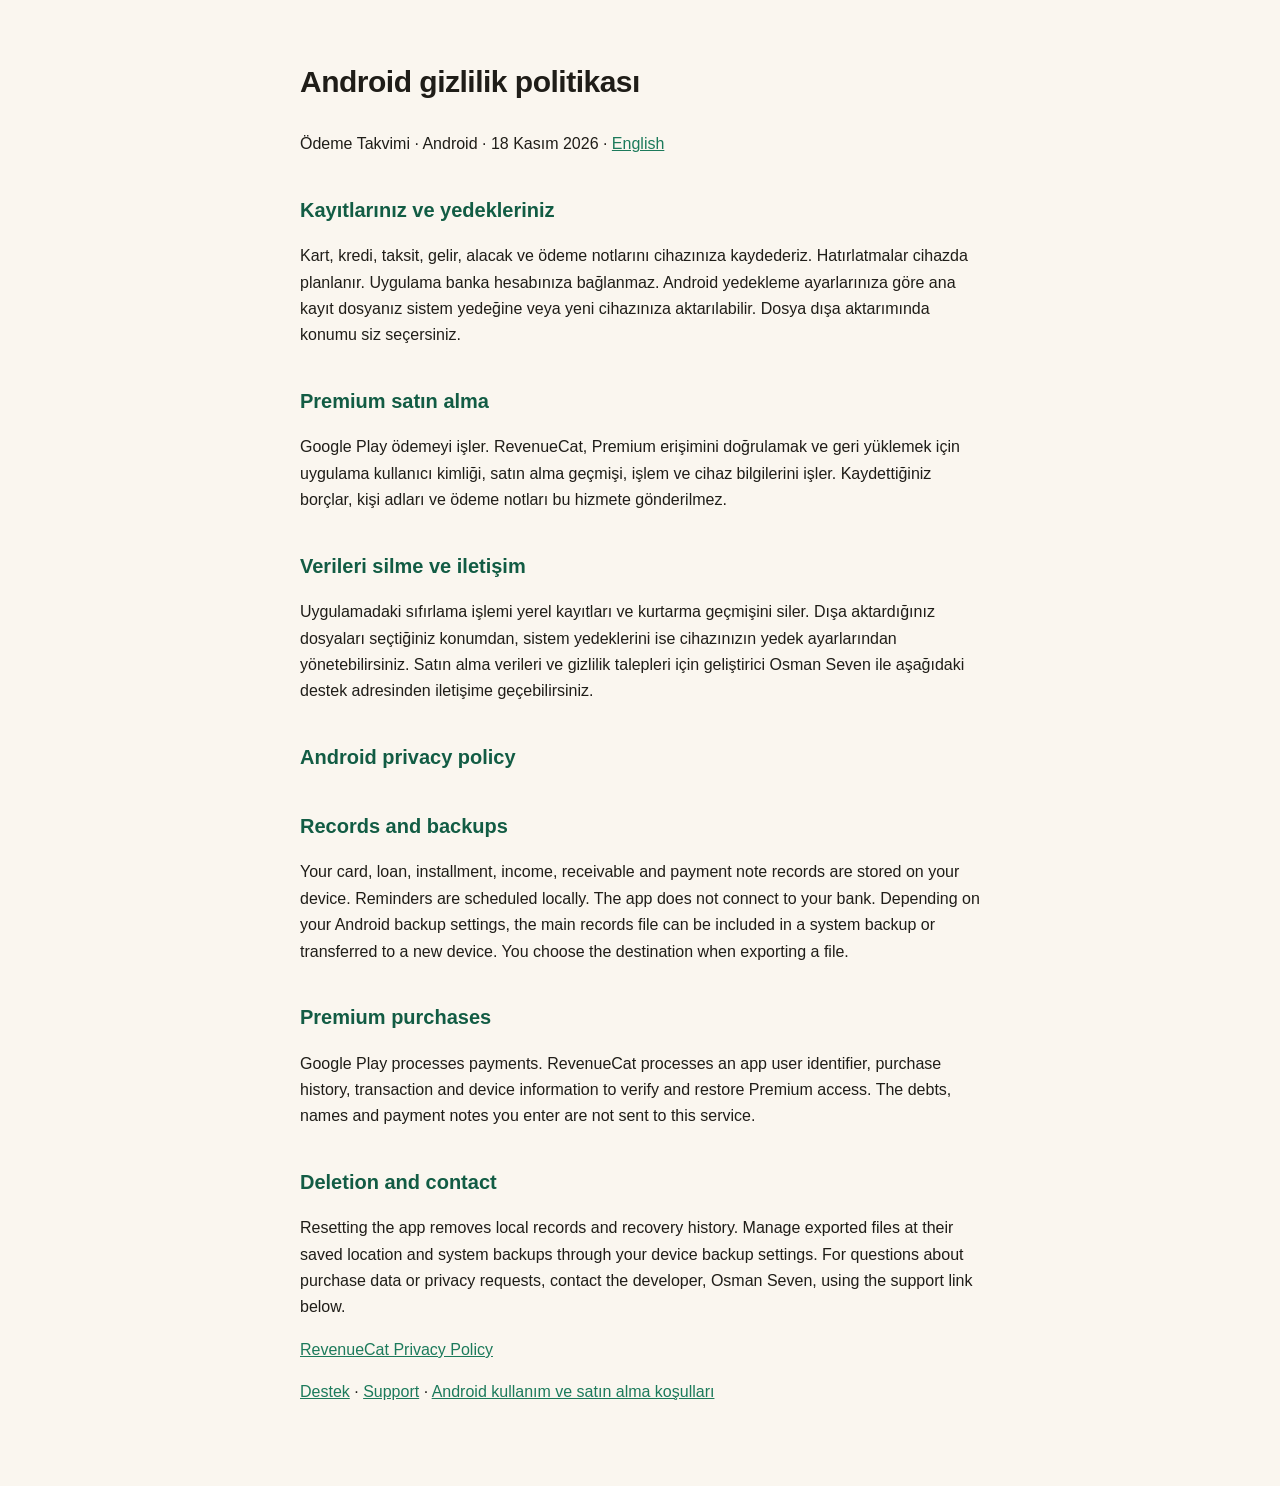
==== android-privacy.html @ 72a1d03a "Add Android privacy and subscription pages in Turkish and English" ====
<!doctype html>
<html lang="tr"><head><meta charset="utf-8"><meta name="viewport" content="width=device-width,initial-scale=1">
<title>Ödeme Takvimi · Android gizlilik politikası</title><link rel="stylesheet" href="style.css"></head>
<body><main><article><h1>Android gizlilik politikası</h1><p>Ödeme Takvimi · Android · 18 Kasım 2026 · <a href="#english" lang="en">English</a></p>
<h2>Kayıtlarınız ve yedekleriniz</h2><p>Kart, kredi, taksit, gelir, alacak ve ödeme notlarını cihazınıza kaydederiz. Hatırlatmalar cihazda planlanır. Uygulama banka hesabınıza bağlanmaz. Android yedekleme ayarlarınıza göre ana kayıt dosyanız sistem yedeğine veya yeni cihazınıza aktarılabilir. Dosya dışa aktarımında konumu siz seçersiniz.</p><h2>Premium satın alma</h2><p>Google Play ödemeyi işler. RevenueCat, Premium erişimini doğrulamak ve geri yüklemek için uygulama kullanıcı kimliği, satın alma geçmişi, işlem ve cihaz bilgilerini işler. Kaydettiğiniz borçlar, kişi adları ve ödeme notları bu hizmete gönderilmez.</p><h2>Verileri silme ve iletişim</h2><p>Uygulamadaki sıfırlama işlemi yerel kayıtları ve kurtarma geçmişini siler. Dışa aktardığınız dosyaları seçtiğiniz konumdan, sistem yedeklerini ise cihazınızın yedek ayarlarından yönetebilirsiniz. Satın alma verileri ve gizlilik talepleri için geliştirici Osman Seven ile aşağıdaki destek adresinden iletişime geçebilirsiniz.</p><section id="english" lang="en"><h2>Android privacy policy</h2><h2>Records and backups</h2><p>Your card, loan, installment, income, receivable and payment note records are stored on your device. Reminders are scheduled locally. The app does not connect to your bank. Depending on your Android backup settings, the main records file can be included in a system backup or transferred to a new device. You choose the destination when exporting a file.</p><h2>Premium purchases</h2><p>Google Play processes payments. RevenueCat processes an app user identifier, purchase history, transaction and device information to verify and restore Premium access. The debts, names and payment notes you enter are not sent to this service.</p><h2>Deletion and contact</h2><p>Resetting the app removes local records and recovery history. Manage exported files at their saved location and system backups through your device backup settings. For questions about purchase data or privacy requests, contact the developer, Osman Seven, using the support link below.</p></section>
<p><a href="https://www.revenuecat.com/privacy">RevenueCat Privacy Policy</a></p><p><a href="support.html">Destek</a> · <a href="support-en.html">Support</a> · <a href="android-terms.html">Android kullanım ve satın alma koşulları</a></p>
</article></main></body></html>
---- style.css ----
:root {
  --paper: #FAF6EF;
  --surface: #FFFFFF;
  --ink: #1F1D18;
  --ink2: #5C574C;
  --ink3: #8A8478;
  --green: #1C7A5B;
  --green-deep: #125C44;
  --line: #E8E2D6;
}

* { box-sizing: border-box; }

body {
  margin: 0;
  font-family: -apple-system, BlinkMacSystemFont, "Avenir Next", "Segoe UI", sans-serif;
  background: var(--paper);
  color: var(--ink);
  line-height: 1.65;
}

header {
  border-bottom: 1px solid var(--line);
  background: var(--surface);
}

.nav {
  max-width: 720px;
  margin: 0 auto;
  padding: 14px 20px;
  display: flex;
  align-items: center;
  gap: 24px;
}

.brand {
  font-weight: 700;
  font-size: 18px;
  color: var(--green-deep);
  text-decoration: none;
}

.nav ul {
  list-style: none;
  display: flex;
  gap: 18px;
  margin: 0;
  padding: 0;
}

.nav a { color: var(--ink2); text-decoration: none; font-size: 14px; }
.nav a:hover { color: var(--green); }

main {
  max-width: 720px;
  margin: 0 auto;
  padding: 32px 20px 64px;
}

h1 { font-size: 30px; letter-spacing: -0.5px; color: var(--ink); }
h2 { font-size: 20px; margin-top: 36px; color: var(--green-deep); }
h3 { font-size: 16px; margin-top: 24px; }

.meta { color: var(--ink3); font-size: 14px; }

a { color: var(--green); }

.hero {
  text-align: center;
  padding: 48px 0 24px;
}

.hero p { color: var(--ink2); font-size: 17px; max-width: 480px; margin: 12px auto 0; }

.card {
  background: var(--surface);
  border: 1px solid var(--line);
  border-radius: 16px;
  padding: 20px 24px;
  margin-top: 24px;
}

footer {
  border-top: 1px solid var(--line);
  color: var(--ink3);
  font-size: 13px;
  text-align: center;
  padding: 24px 20px;
}
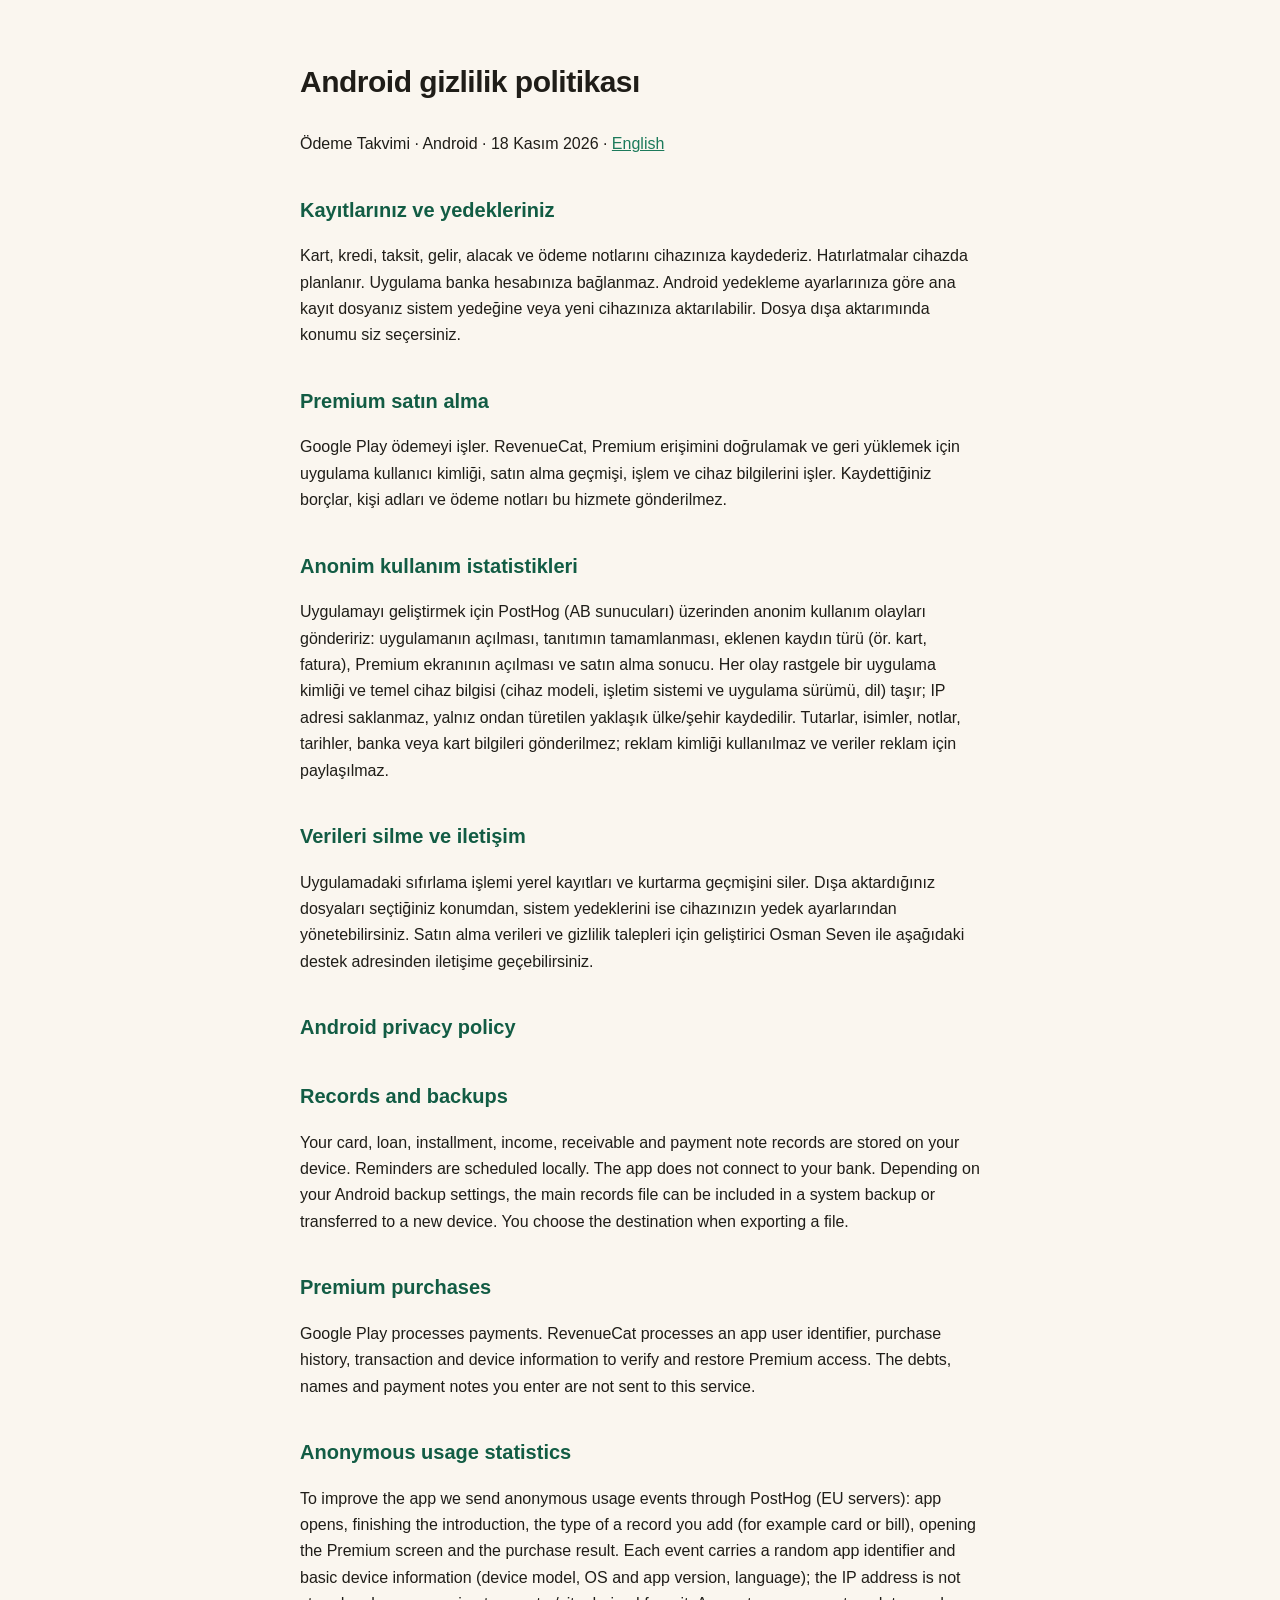
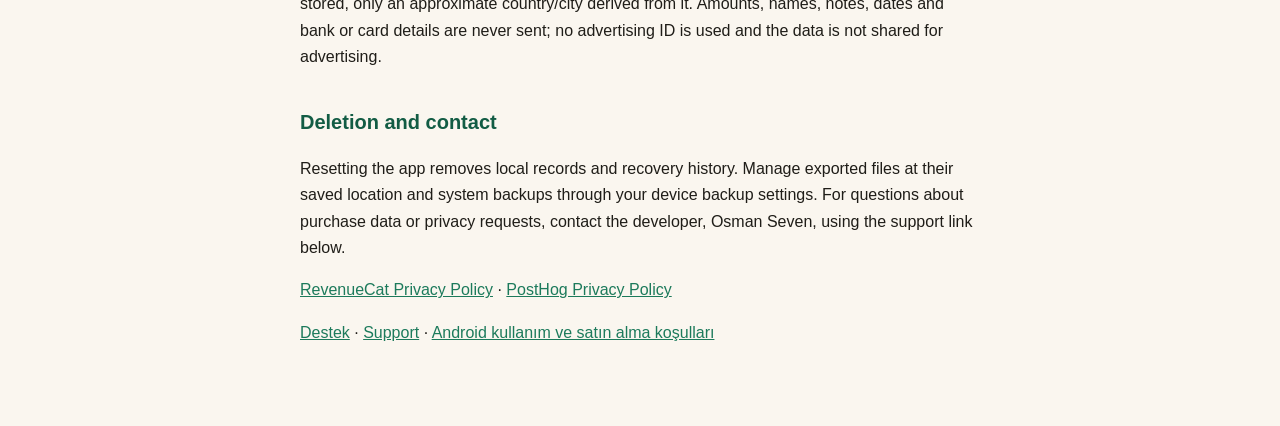
==== commit 1c20a76e: "Android privacy: anonymous PostHog usage statistics Co-Authored-By: Claude Opus 5.5 <noreply@anthrop" ====
--- a/android-privacy.html
+++ b/android-privacy.html
@@ -2,6 +2,6 @@
 <html lang="tr"><head><meta charset="utf-8"><meta name="viewport" content="width=device-width,initial-scale=1">
 <title>Ödeme Takvimi · Android gizlilik politikası</title><link rel="stylesheet" href="style.css"></head>
 <body><main><article><h1>Android gizlilik politikası</h1><p>Ödeme Takvimi · Android · 18 Kasım 2026 · <a href="#english" lang="en">English</a></p>
-<h2>Kayıtlarınız ve yedekleriniz</h2><p>Kart, kredi, taksit, gelir, alacak ve ödeme notlarını cihazınıza kaydederiz. Hatırlatmalar cihazda planlanır. Uygulama banka hesabınıza bağlanmaz. Android yedekleme ayarlarınıza göre ana kayıt dosyanız sistem yedeğine veya yeni cihazınıza aktarılabilir. Dosya dışa aktarımında konumu siz seçersiniz.</p><h2>Premium satın alma</h2><p>Google Play ödemeyi işler. RevenueCat, Premium erişimini doğrulamak ve geri yüklemek için uygulama kullanıcı kimliği, satın alma geçmişi, işlem ve cihaz bilgilerini işler. Kaydettiğiniz borçlar, kişi adları ve ödeme notları bu hizmete gönderilmez.</p><h2>Verileri silme ve iletişim</h2><p>Uygulamadaki sıfırlama işlemi yerel kayıtları ve kurtarma geçmişini siler. Dışa aktardığınız dosyaları seçtiğiniz konumdan, sistem yedeklerini ise cihazınızın yedek ayarlarından yönetebilirsiniz. Satın alma verileri ve gizlilik talepleri için geliştirici Osman Seven ile aşağıdaki destek adresinden iletişime geçebilirsiniz.</p><section id="english" lang="en"><h2>Android privacy policy</h2><h2>Records and backups</h2><p>Your card, loan, installment, income, receivable and payment note records are stored on your device. Reminders are scheduled locally. The app does not connect to your bank. Depending on your Android backup settings, the main records file can be included in a system backup or transferred to a new device. You choose the destination when exporting a file.</p><h2>Premium purchases</h2><p>Google Play processes payments. RevenueCat processes an app user identifier, purchase history, transaction and device information to verify and restore Premium access. The debts, names and payment notes you enter are not sent to this service.</p><h2>Deletion and contact</h2><p>Resetting the app removes local records and recovery history. Manage exported files at their saved location and system backups through your device backup settings. For questions about purchase data or privacy requests, contact the developer, Osman Seven, using the support link below.</p></section>
-<p><a href="https://www.revenuecat.com/privacy">RevenueCat Privacy Policy</a></p><p><a href="support.html">Destek</a> · <a href="support-en.html">Support</a> · <a href="android-terms.html">Android kullanım ve satın alma koşulları</a></p>
+<h2>Kayıtlarınız ve yedekleriniz</h2><p>Kart, kredi, taksit, gelir, alacak ve ödeme notlarını cihazınıza kaydederiz. Hatırlatmalar cihazda planlanır. Uygulama banka hesabınıza bağlanmaz. Android yedekleme ayarlarınıza göre ana kayıt dosyanız sistem yedeğine veya yeni cihazınıza aktarılabilir. Dosya dışa aktarımında konumu siz seçersiniz.</p><h2>Premium satın alma</h2><p>Google Play ödemeyi işler. RevenueCat, Premium erişimini doğrulamak ve geri yüklemek için uygulama kullanıcı kimliği, satın alma geçmişi, işlem ve cihaz bilgilerini işler. Kaydettiğiniz borçlar, kişi adları ve ödeme notları bu hizmete gönderilmez.</p><h2>Anonim kullanım istatistikleri</h2><p>Uygulamayı geliştirmek için PostHog (AB sunucuları) üzerinden anonim kullanım olayları göndeririz: uygulamanın açılması, tanıtımın tamamlanması, eklenen kaydın türü (ör. kart, fatura), Premium ekranının açılması ve satın alma sonucu. Her olay rastgele bir uygulama kimliği ve temel cihaz bilgisi (cihaz modeli, işletim sistemi ve uygulama sürümü, dil) taşır; IP adresi saklanmaz, yalnız ondan türetilen yaklaşık ülke/şehir kaydedilir. Tutarlar, isimler, notlar, tarihler, banka veya kart bilgileri gönderilmez; reklam kimliği kullanılmaz ve veriler reklam için paylaşılmaz.</p><h2>Verileri silme ve iletişim</h2><p>Uygulamadaki sıfırlama işlemi yerel kayıtları ve kurtarma geçmişini siler. Dışa aktardığınız dosyaları seçtiğiniz konumdan, sistem yedeklerini ise cihazınızın yedek ayarlarından yönetebilirsiniz. Satın alma verileri ve gizlilik talepleri için geliştirici Osman Seven ile aşağıdaki destek adresinden iletişime geçebilirsiniz.</p><section id="english" lang="en"><h2>Android privacy policy</h2><h2>Records and backups</h2><p>Your card, loan, installment, income, receivable and payment note records are stored on your device. Reminders are scheduled locally. The app does not connect to your bank. Depending on your Android backup settings, the main records file can be included in a system backup or transferred to a new device. You choose the destination when exporting a file.</p><h2>Premium purchases</h2><p>Google Play processes payments. RevenueCat processes an app user identifier, purchase history, transaction and device information to verify and restore Premium access. The debts, names and payment notes you enter are not sent to this service.</p><h2>Anonymous usage statistics</h2><p>To improve the app we send anonymous usage events through PostHog (EU servers): app opens, finishing the introduction, the type of a record you add (for example card or bill), opening the Premium screen and the purchase result. Each event carries a random app identifier and basic device information (device model, OS and app version, language); the IP address is not stored, only an approximate country/city derived from it. Amounts, names, notes, dates and bank or card details are never sent; no advertising ID is used and the data is not shared for advertising.</p><h2>Deletion and contact</h2><p>Resetting the app removes local records and recovery history. Manage exported files at their saved location and system backups through your device backup settings. For questions about purchase data or privacy requests, contact the developer, Osman Seven, using the support link below.</p></section>
+<p><a href="https://www.revenuecat.com/privacy">RevenueCat Privacy Policy</a> · <a href="https://posthog.com/privacy">PostHog Privacy Policy</a></p><p><a href="support.html">Destek</a> · <a href="support-en.html">Support</a> · <a href="android-terms.html">Android kullanım ve satın alma koşulları</a></p>
 </article></main></body></html>
--- a/style.css
+++ b/style.css
@@ -87,3 +87,13 @@
   text-align: center;
   padding: 24px 20px;
 }
+
+.stores { display: flex; flex-wrap: wrap; gap: 12px; justify-content: center; margin-top: 22px; }
+.store {
+  display: inline-flex; flex-direction: column; align-items: flex-start; justify-content: center;
+  min-width: 168px; min-height: 52px; padding: 8px 18px; border-radius: 12px;
+  background: var(--ink); color: #fff; text-decoration: none; line-height: 1.15;
+}
+.store small { font-size: 11px; opacity: 0.8; }
+.store strong { font-size: 18px; font-weight: 600; }
+.store:hover { opacity: 0.9; color: #fff; }
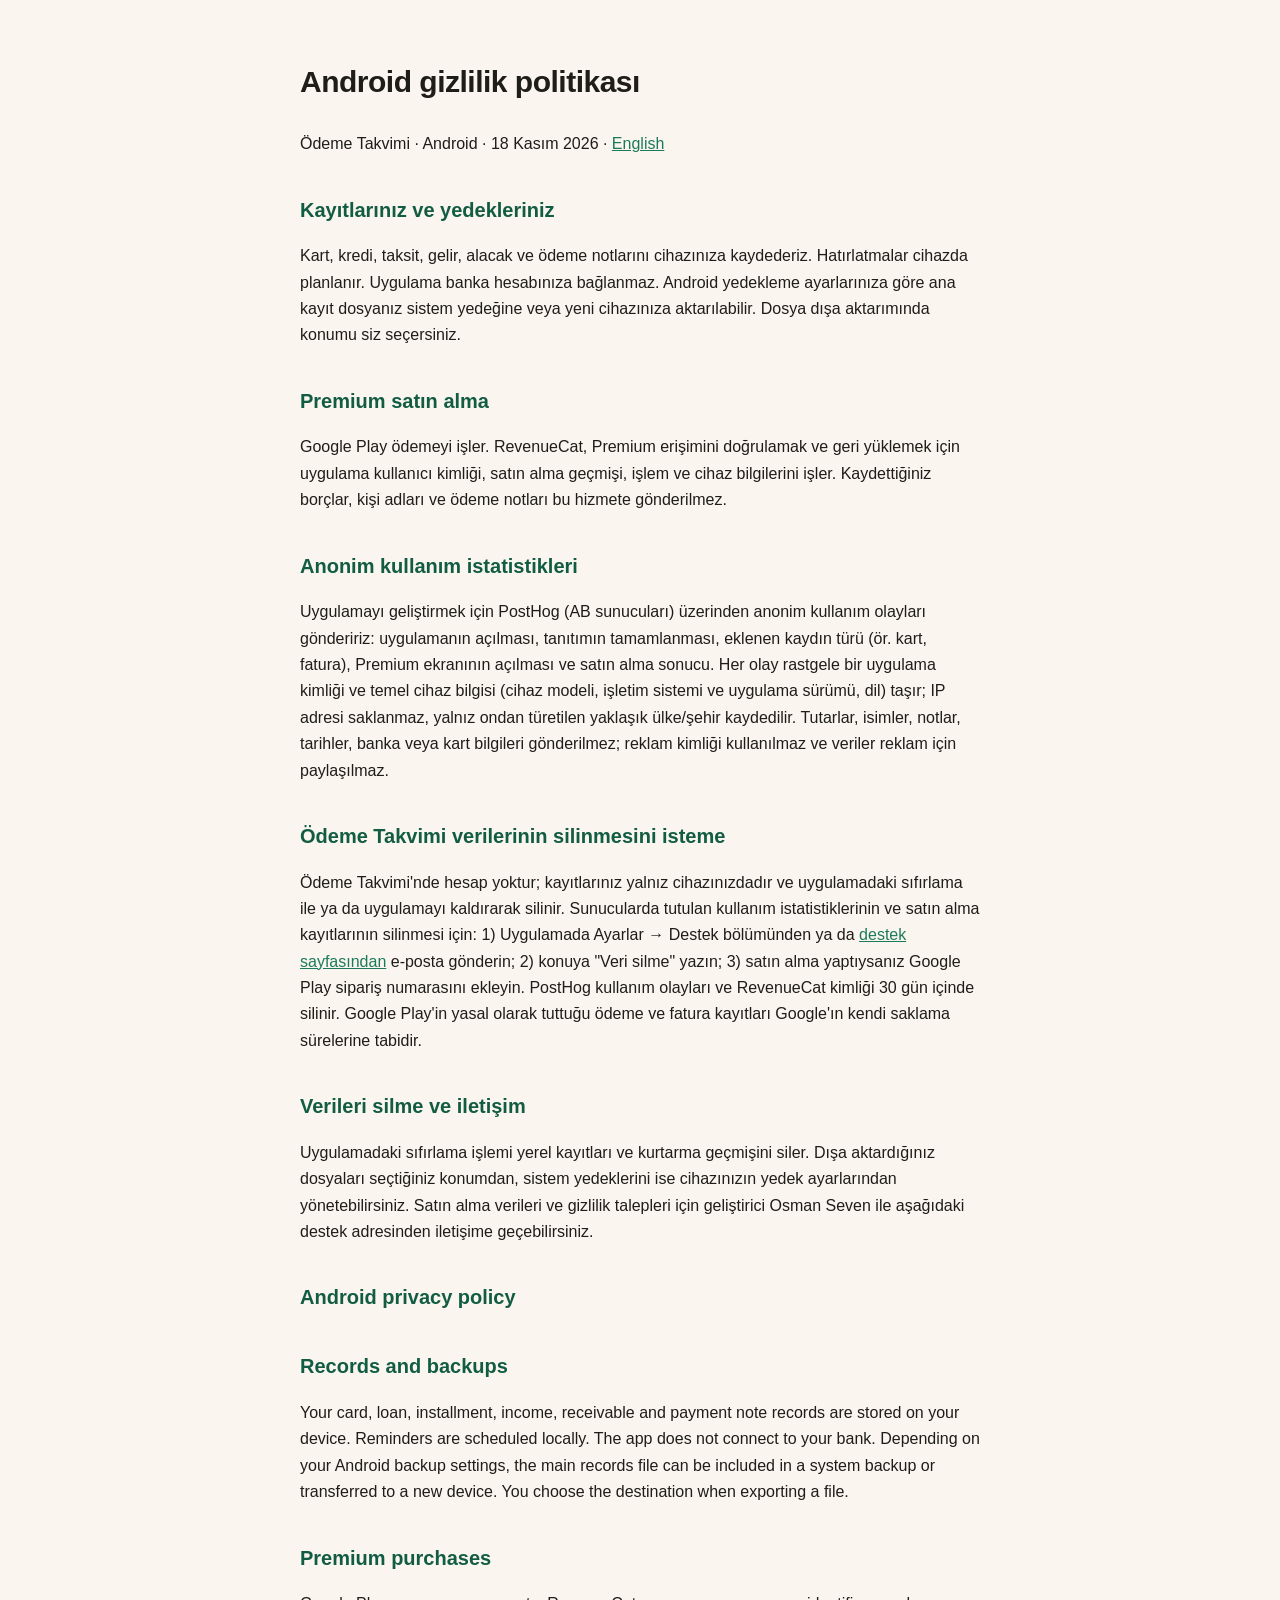
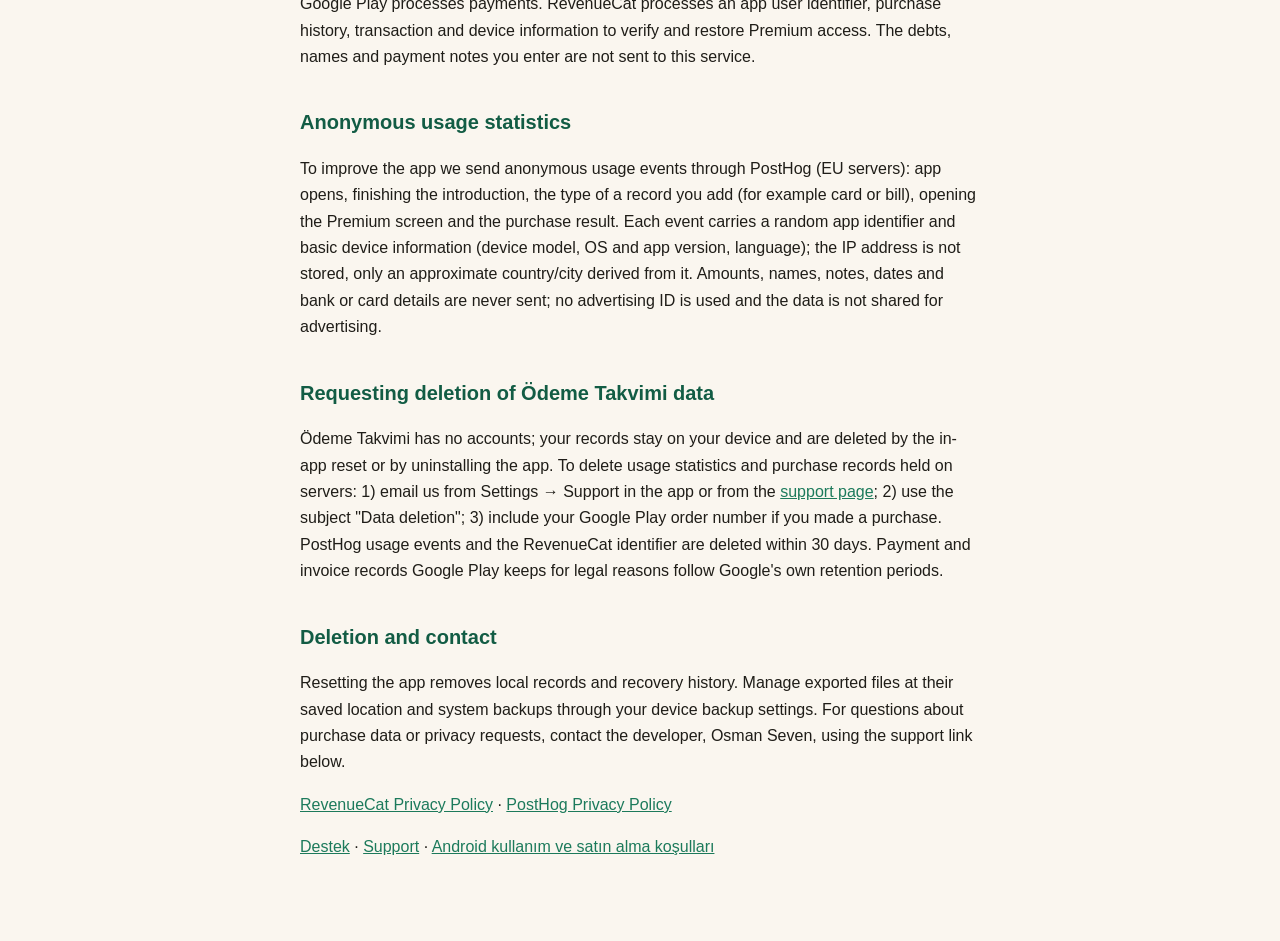
==== commit 49ca55db: "Android privacy: data deletion request steps Co-Authored-By: Claude Opus 5.5 <noreply@anthropic.com>" ====
--- a/android-privacy.html
+++ b/android-privacy.html
@@ -2,6 +2,6 @@
 <html lang="tr"><head><meta charset="utf-8"><meta name="viewport" content="width=device-width,initial-scale=1">
 <title>Ödeme Takvimi · Android gizlilik politikası</title><link rel="stylesheet" href="style.css"></head>
 <body><main><article><h1>Android gizlilik politikası</h1><p>Ödeme Takvimi · Android · 18 Kasım 2026 · <a href="#english" lang="en">English</a></p>
-<h2>Kayıtlarınız ve yedekleriniz</h2><p>Kart, kredi, taksit, gelir, alacak ve ödeme notlarını cihazınıza kaydederiz. Hatırlatmalar cihazda planlanır. Uygulama banka hesabınıza bağlanmaz. Android yedekleme ayarlarınıza göre ana kayıt dosyanız sistem yedeğine veya yeni cihazınıza aktarılabilir. Dosya dışa aktarımında konumu siz seçersiniz.</p><h2>Premium satın alma</h2><p>Google Play ödemeyi işler. RevenueCat, Premium erişimini doğrulamak ve geri yüklemek için uygulama kullanıcı kimliği, satın alma geçmişi, işlem ve cihaz bilgilerini işler. Kaydettiğiniz borçlar, kişi adları ve ödeme notları bu hizmete gönderilmez.</p><h2>Anonim kullanım istatistikleri</h2><p>Uygulamayı geliştirmek için PostHog (AB sunucuları) üzerinden anonim kullanım olayları göndeririz: uygulamanın açılması, tanıtımın tamamlanması, eklenen kaydın türü (ör. kart, fatura), Premium ekranının açılması ve satın alma sonucu. Her olay rastgele bir uygulama kimliği ve temel cihaz bilgisi (cihaz modeli, işletim sistemi ve uygulama sürümü, dil) taşır; IP adresi saklanmaz, yalnız ondan türetilen yaklaşık ülke/şehir kaydedilir. Tutarlar, isimler, notlar, tarihler, banka veya kart bilgileri gönderilmez; reklam kimliği kullanılmaz ve veriler reklam için paylaşılmaz.</p><h2>Verileri silme ve iletişim</h2><p>Uygulamadaki sıfırlama işlemi yerel kayıtları ve kurtarma geçmişini siler. Dışa aktardığınız dosyaları seçtiğiniz konumdan, sistem yedeklerini ise cihazınızın yedek ayarlarından yönetebilirsiniz. Satın alma verileri ve gizlilik talepleri için geliştirici Osman Seven ile aşağıdaki destek adresinden iletişime geçebilirsiniz.</p><section id="english" lang="en"><h2>Android privacy policy</h2><h2>Records and backups</h2><p>Your card, loan, installment, income, receivable and payment note records are stored on your device. Reminders are scheduled locally. The app does not connect to your bank. Depending on your Android backup settings, the main records file can be included in a system backup or transferred to a new device. You choose the destination when exporting a file.</p><h2>Premium purchases</h2><p>Google Play processes payments. RevenueCat processes an app user identifier, purchase history, transaction and device information to verify and restore Premium access. The debts, names and payment notes you enter are not sent to this service.</p><h2>Anonymous usage statistics</h2><p>To improve the app we send anonymous usage events through PostHog (EU servers): app opens, finishing the introduction, the type of a record you add (for example card or bill), opening the Premium screen and the purchase result. Each event carries a random app identifier and basic device information (device model, OS and app version, language); the IP address is not stored, only an approximate country/city derived from it. Amounts, names, notes, dates and bank or card details are never sent; no advertising ID is used and the data is not shared for advertising.</p><h2>Deletion and contact</h2><p>Resetting the app removes local records and recovery history. Manage exported files at their saved location and system backups through your device backup settings. For questions about purchase data or privacy requests, contact the developer, Osman Seven, using the support link below.</p></section>
+<h2>Kayıtlarınız ve yedekleriniz</h2><p>Kart, kredi, taksit, gelir, alacak ve ödeme notlarını cihazınıza kaydederiz. Hatırlatmalar cihazda planlanır. Uygulama banka hesabınıza bağlanmaz. Android yedekleme ayarlarınıza göre ana kayıt dosyanız sistem yedeğine veya yeni cihazınıza aktarılabilir. Dosya dışa aktarımında konumu siz seçersiniz.</p><h2>Premium satın alma</h2><p>Google Play ödemeyi işler. RevenueCat, Premium erişimini doğrulamak ve geri yüklemek için uygulama kullanıcı kimliği, satın alma geçmişi, işlem ve cihaz bilgilerini işler. Kaydettiğiniz borçlar, kişi adları ve ödeme notları bu hizmete gönderilmez.</p><h2>Anonim kullanım istatistikleri</h2><p>Uygulamayı geliştirmek için PostHog (AB sunucuları) üzerinden anonim kullanım olayları göndeririz: uygulamanın açılması, tanıtımın tamamlanması, eklenen kaydın türü (ör. kart, fatura), Premium ekranının açılması ve satın alma sonucu. Her olay rastgele bir uygulama kimliği ve temel cihaz bilgisi (cihaz modeli, işletim sistemi ve uygulama sürümü, dil) taşır; IP adresi saklanmaz, yalnız ondan türetilen yaklaşık ülke/şehir kaydedilir. Tutarlar, isimler, notlar, tarihler, banka veya kart bilgileri gönderilmez; reklam kimliği kullanılmaz ve veriler reklam için paylaşılmaz.</p><h2 id="veri-silme">Ödeme Takvimi verilerinin silinmesini isteme</h2><p>Ödeme Takvimi'nde hesap yoktur; kayıtlarınız yalnız cihazınızdadır ve uygulamadaki sıfırlama ile ya da uygulamayı kaldırarak silinir. Sunucularda tutulan kullanım istatistiklerinin ve satın alma kayıtlarının silinmesi için: 1) Uygulamada Ayarlar → Destek bölümünden ya da <a href="support.html">destek sayfasından</a> e-posta gönderin; 2) konuya "Veri silme" yazın; 3) satın alma yaptıysanız Google Play sipariş numarasını ekleyin. PostHog kullanım olayları ve RevenueCat kimliği 30 gün içinde silinir. Google Play'in yasal olarak tuttuğu ödeme ve fatura kayıtları Google'ın kendi saklama sürelerine tabidir.</p><h2>Verileri silme ve iletişim</h2><p>Uygulamadaki sıfırlama işlemi yerel kayıtları ve kurtarma geçmişini siler. Dışa aktardığınız dosyaları seçtiğiniz konumdan, sistem yedeklerini ise cihazınızın yedek ayarlarından yönetebilirsiniz. Satın alma verileri ve gizlilik talepleri için geliştirici Osman Seven ile aşağıdaki destek adresinden iletişime geçebilirsiniz.</p><section id="english" lang="en"><h2>Android privacy policy</h2><h2>Records and backups</h2><p>Your card, loan, installment, income, receivable and payment note records are stored on your device. Reminders are scheduled locally. The app does not connect to your bank. Depending on your Android backup settings, the main records file can be included in a system backup or transferred to a new device. You choose the destination when exporting a file.</p><h2>Premium purchases</h2><p>Google Play processes payments. RevenueCat processes an app user identifier, purchase history, transaction and device information to verify and restore Premium access. The debts, names and payment notes you enter are not sent to this service.</p><h2>Anonymous usage statistics</h2><p>To improve the app we send anonymous usage events through PostHog (EU servers): app opens, finishing the introduction, the type of a record you add (for example card or bill), opening the Premium screen and the purchase result. Each event carries a random app identifier and basic device information (device model, OS and app version, language); the IP address is not stored, only an approximate country/city derived from it. Amounts, names, notes, dates and bank or card details are never sent; no advertising ID is used and the data is not shared for advertising.</p><h2 id="data-deletion">Requesting deletion of Ödeme Takvimi data</h2><p>Ödeme Takvimi has no accounts; your records stay on your device and are deleted by the in-app reset or by uninstalling the app. To delete usage statistics and purchase records held on servers: 1) email us from Settings → Support in the app or from the <a href="support-en.html">support page</a>; 2) use the subject "Data deletion"; 3) include your Google Play order number if you made a purchase. PostHog usage events and the RevenueCat identifier are deleted within 30 days. Payment and invoice records Google Play keeps for legal reasons follow Google's own retention periods.</p><h2>Deletion and contact</h2><p>Resetting the app removes local records and recovery history. Manage exported files at their saved location and system backups through your device backup settings. For questions about purchase data or privacy requests, contact the developer, Osman Seven, using the support link below.</p></section>
 <p><a href="https://www.revenuecat.com/privacy">RevenueCat Privacy Policy</a> · <a href="https://posthog.com/privacy">PostHog Privacy Policy</a></p><p><a href="support.html">Destek</a> · <a href="support-en.html">Support</a> · <a href="android-terms.html">Android kullanım ve satın alma koşulları</a></p>
 </article></main></body></html>
